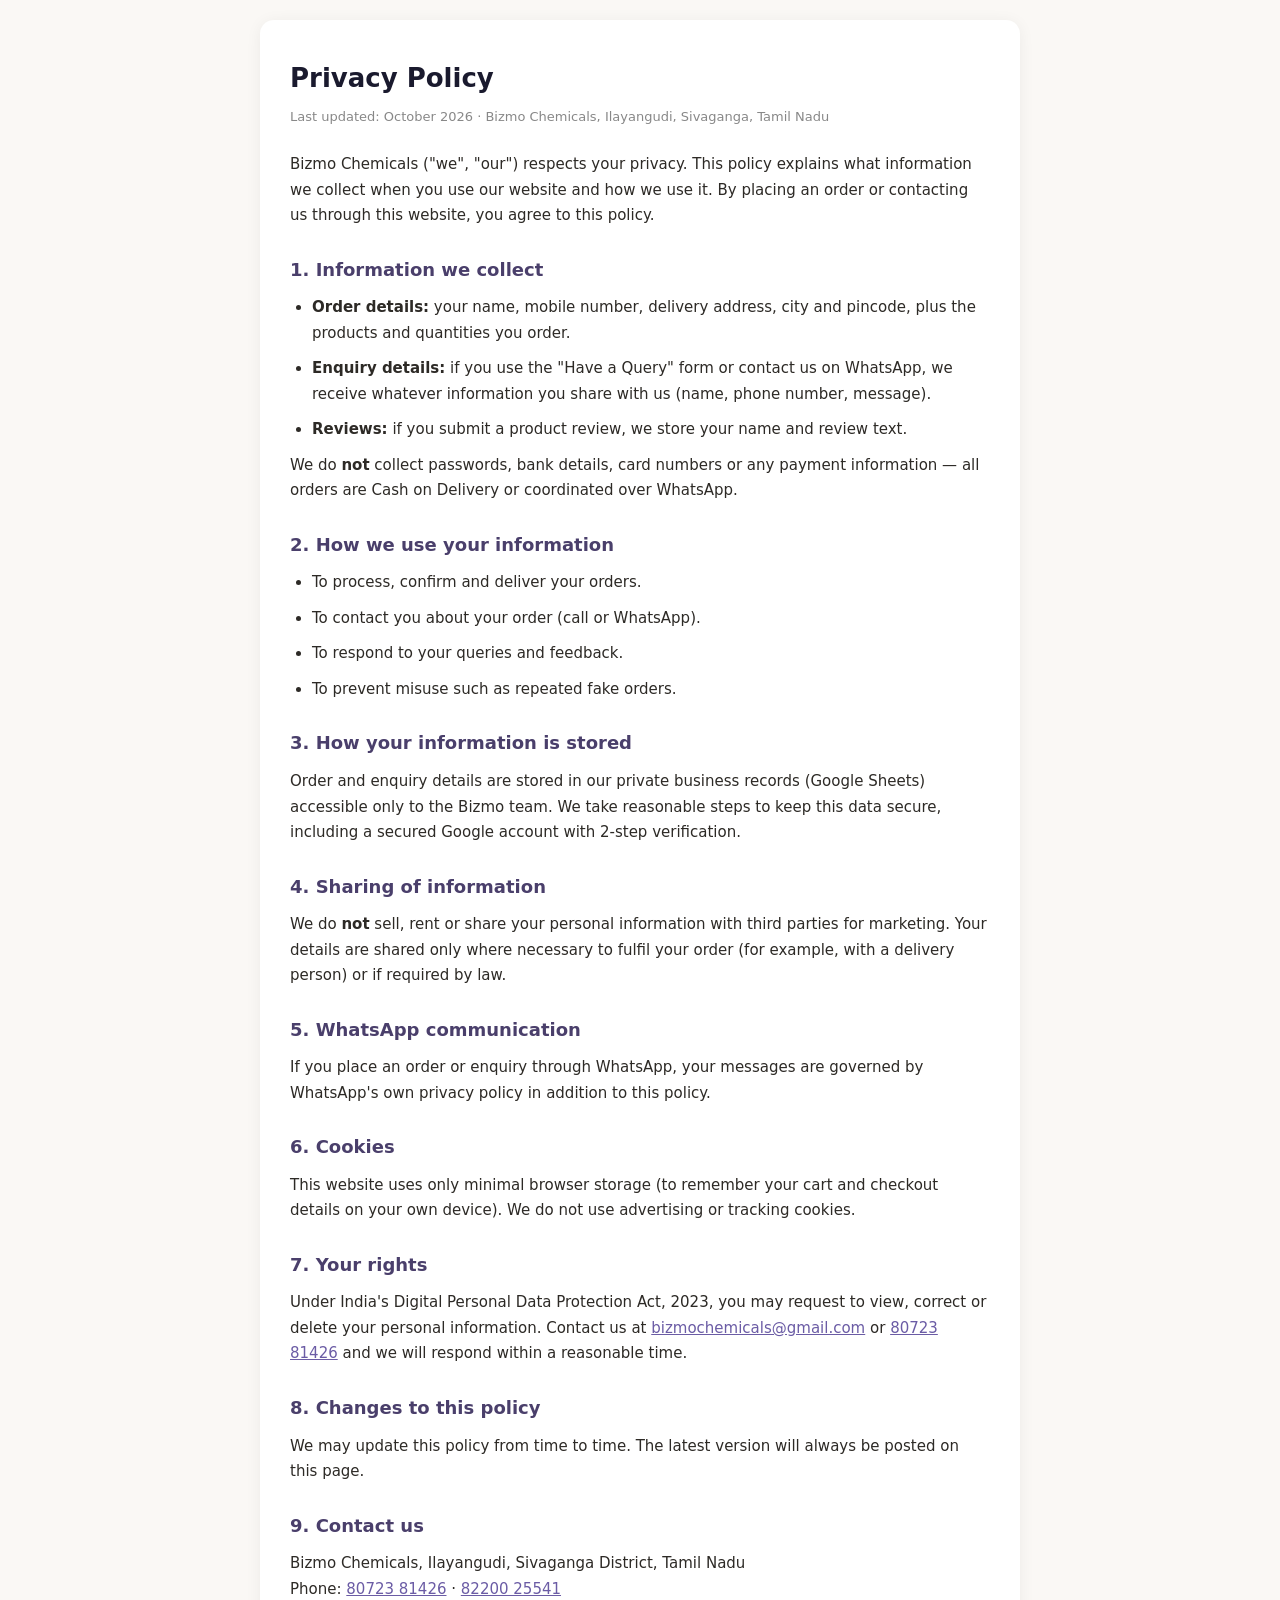
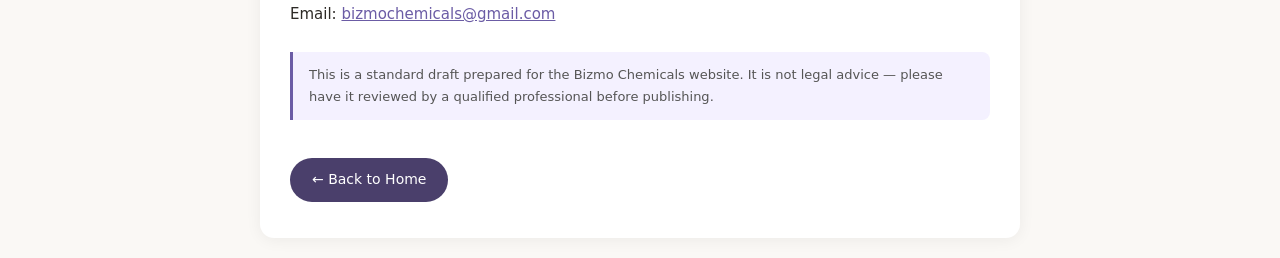
==== privacy-policy.html @ 54350866 "Add files via upload" ====
<!DOCTYPE html>
<html lang="en">
<head>
<meta charset="UTF-8">
<meta name="viewport" content="width=device-width, initial-scale=1.0">
<title>Privacy Policy — Bizmo Chemicals</title>
<style>
  * { margin: 0; padding: 0; box-sizing: border-box; }
  body { font-family: 'Segoe UI', system-ui, -apple-system, sans-serif; background: #faf8f5; color: #2d2a26; line-height: 1.7; padding: 20px; }
  .wrap { max-width: 760px; margin: 0 auto; background: #fff; border-radius: 14px; padding: 36px 30px; box-shadow: 0 2px 16px rgba(0,0,0,.06); }
  h1 { font-size: 26px; color: #1a1a2e; margin-bottom: 6px; }
  .updated { color: #888; font-size: 13px; margin-bottom: 24px; }
  h2 { font-size: 18px; color: #4a3f6b; margin: 26px 0 10px; }
  p, li { font-size: 15px; margin-bottom: 10px; }
  ul { padding-left: 22px; }
  a { color: #6b5ca5; }
  .back { display: inline-block; margin-top: 28px; padding: 10px 22px; background: #4a3f6b; color: #fff; border-radius: 30px; text-decoration: none; font-size: 14px; }
  .note { background: #f4f1ff; border-left: 3px solid #6b5ca5; padding: 12px 16px; border-radius: 0 8px 8px 0; font-size: 13px; color: #555; margin-top: 24px; }
</style>
</head>
<body>
<div class="wrap">
  <h1>Privacy Policy</h1>
  <p class="updated">Last updated: October 2026 · Bizmo Chemicals, Ilayangudi, Sivaganga, Tamil Nadu</p>

  <p>Bizmo Chemicals ("we", "our") respects your privacy. This policy explains what information we collect when you use our website and how we use it. By placing an order or contacting us through this website, you agree to this policy.</p>

  <h2>1. Information we collect</h2>
  <ul>
    <li><strong>Order details:</strong> your name, mobile number, delivery address, city and pincode, plus the products and quantities you order.</li>
    <li><strong>Enquiry details:</strong> if you use the "Have a Query" form or contact us on WhatsApp, we receive whatever information you share with us (name, phone number, message).</li>
    <li><strong>Reviews:</strong> if you submit a product review, we store your name and review text.</li>
  </ul>
  <p>We do <strong>not</strong> collect passwords, bank details, card numbers or any payment information — all orders are Cash on Delivery or coordinated over WhatsApp.</p>

  <h2>2. How we use your information</h2>
  <ul>
    <li>To process, confirm and deliver your orders.</li>
    <li>To contact you about your order (call or WhatsApp).</li>
    <li>To respond to your queries and feedback.</li>
    <li>To prevent misuse such as repeated fake orders.</li>
  </ul>

  <h2>3. How your information is stored</h2>
  <p>Order and enquiry details are stored in our private business records (Google Sheets) accessible only to the Bizmo team. We take reasonable steps to keep this data secure, including a secured Google account with 2-step verification.</p>

  <h2>4. Sharing of information</h2>
  <p>We do <strong>not</strong> sell, rent or share your personal information with third parties for marketing. Your details are shared only where necessary to fulfil your order (for example, with a delivery person) or if required by law.</p>

  <h2>5. WhatsApp communication</h2>
  <p>If you place an order or enquiry through WhatsApp, your messages are governed by WhatsApp's own privacy policy in addition to this policy.</p>

  <h2>6. Cookies</h2>
  <p>This website uses only minimal browser storage (to remember your cart and checkout details on your own device). We do not use advertising or tracking cookies.</p>

  <h2>7. Your rights</h2>
  <p>Under India's Digital Personal Data Protection Act, 2023, you may request to view, correct or delete your personal information. Contact us at <a href="mailto:bizmochemicals@gmail.com">bizmochemicals@gmail.com</a> or <a href="tel:+918072381426">80723 81426</a> and we will respond within a reasonable time.</p>

  <h2>8. Changes to this policy</h2>
  <p>We may update this policy from time to time. The latest version will always be posted on this page.</p>

  <h2>9. Contact us</h2>
  <p>Bizmo Chemicals, Ilayangudi, Sivaganga District, Tamil Nadu<br>
  Phone: <a href="tel:+918072381426">80723 81426</a> · <a href="tel:+918220025541">82200 25541</a><br>
  Email: <a href="mailto:bizmochemicalsily@gmail.com">bizmochemicals@gmail.com</a></p>

  <p class="note">This is a standard draft prepared for the Bizmo Chemicals website. It is not legal advice — please have it reviewed by a qualified professional before publishing.</p>

  <a class="back" href="index.html">← Back to Home</a>
</div>
</body>
</html>
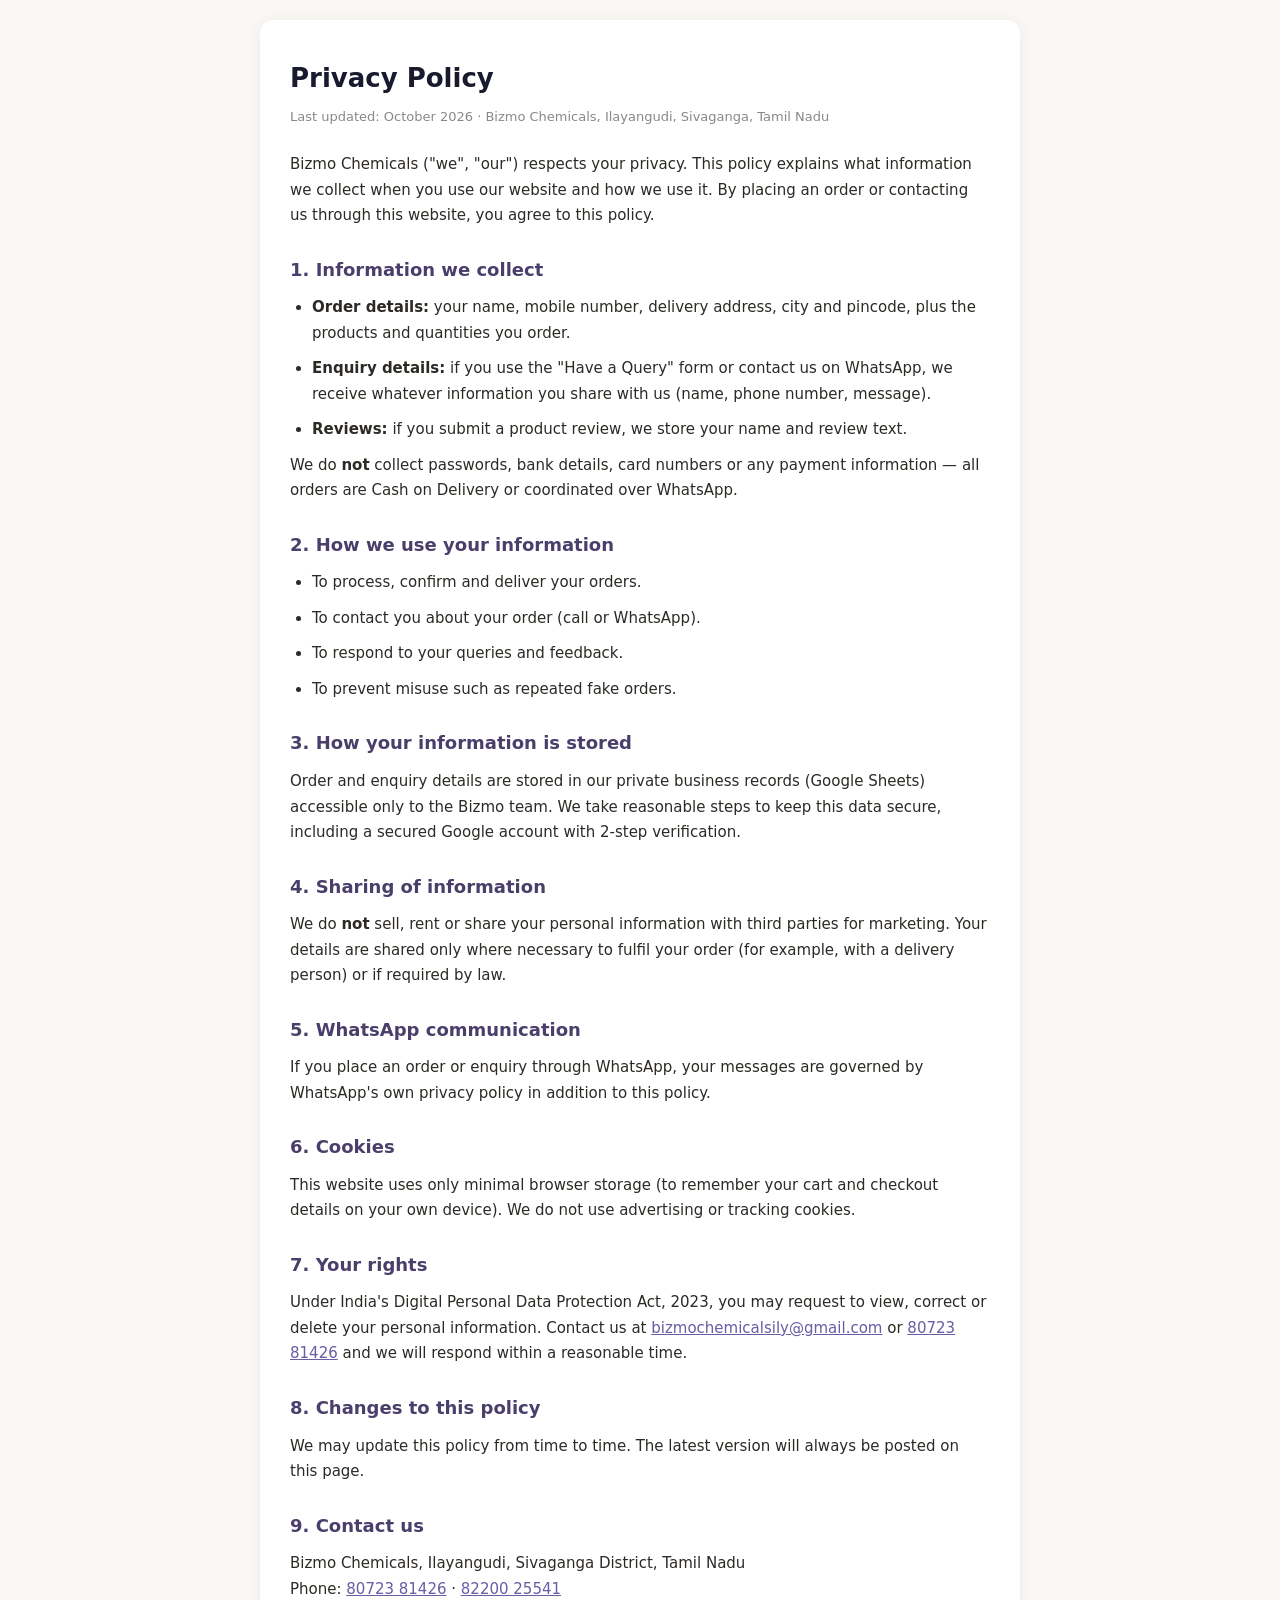
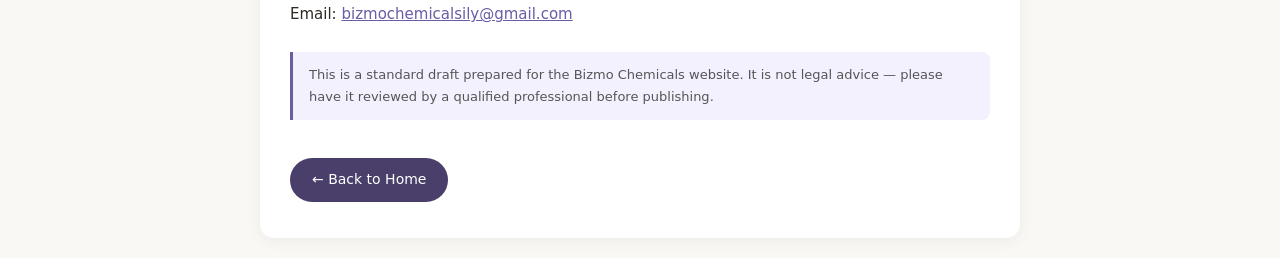
==== commit ea982640: "Update privacy-policy ily.html" ====
--- a/privacy-policy.html
+++ b/privacy-policy.html
@@ -54,7 +54,7 @@
   <p>This website uses only minimal browser storage (to remember your cart and checkout details on your own device). We do not use advertising or tracking cookies.</p>
 
   <h2>7. Your rights</h2>
-  <p>Under India's Digital Personal Data Protection Act, 2023, you may request to view, correct or delete your personal information. Contact us at <a href="mailto:bizmochemicals@gmail.com">bizmochemicals@gmail.com</a> or <a href="tel:+918072381426">80723 81426</a> and we will respond within a reasonable time.</p>
+  <p>Under India's Digital Personal Data Protection Act, 2023, you may request to view, correct or delete your personal information. Contact us at <a href="mailto:bizmochemicalsily@gmail.com">bizmochemicalsily@gmail.com</a> or <a href="tel:+918072381426">80723 81426</a> and we will respond within a reasonable time.</p>
 
   <h2>8. Changes to this policy</h2>
   <p>We may update this policy from time to time. The latest version will always be posted on this page.</p>
@@ -62,7 +62,7 @@
   <h2>9. Contact us</h2>
   <p>Bizmo Chemicals, Ilayangudi, Sivaganga District, Tamil Nadu<br>
   Phone: <a href="tel:+918072381426">80723 81426</a> · <a href="tel:+918220025541">82200 25541</a><br>
-  Email: <a href="mailto:bizmochemicalsily@gmail.com">bizmochemicals@gmail.com</a></p>
+  Email: <a href="mailto:bizmochemicalsily@gmail.com">bizmochemicalsily@gmail.com</a></p>
 
   <p class="note">This is a standard draft prepared for the Bizmo Chemicals website. It is not legal advice — please have it reviewed by a qualified professional before publishing.</p>
 
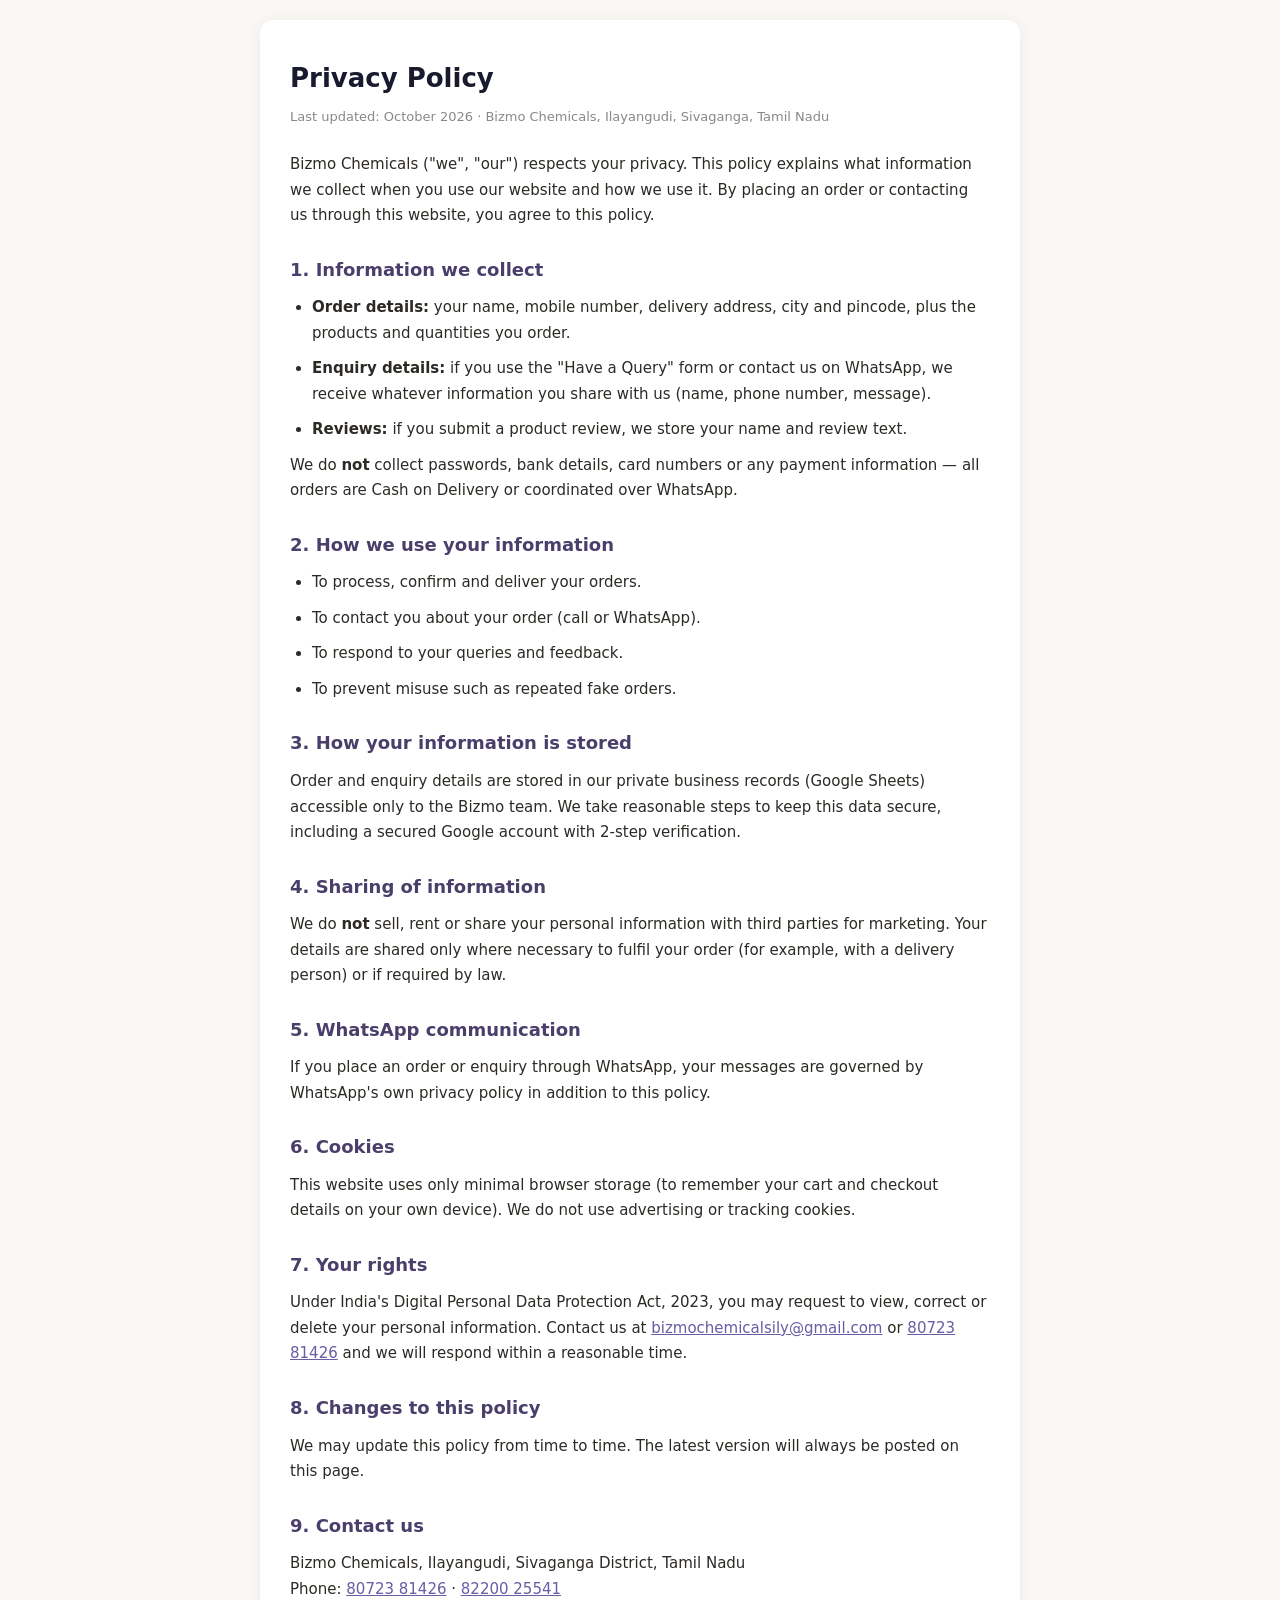
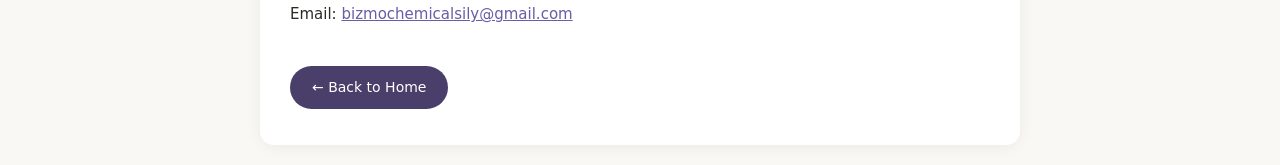
==== commit 756cc9fd: "Final privacy-policy.html" ====
--- a/privacy-policy.html
+++ b/privacy-policy.html
@@ -64,7 +64,6 @@
   Phone: <a href="tel:+918072381426">80723 81426</a> · <a href="tel:+918220025541">82200 25541</a><br>
   Email: <a href="mailto:bizmochemicalsily@gmail.com">bizmochemicalsily@gmail.com</a></p>
 
-  <p class="note">This is a standard draft prepared for the Bizmo Chemicals website. It is not legal advice — please have it reviewed by a qualified professional before publishing.</p>
 
   <a class="back" href="index.html">← Back to Home</a>
 </div>
